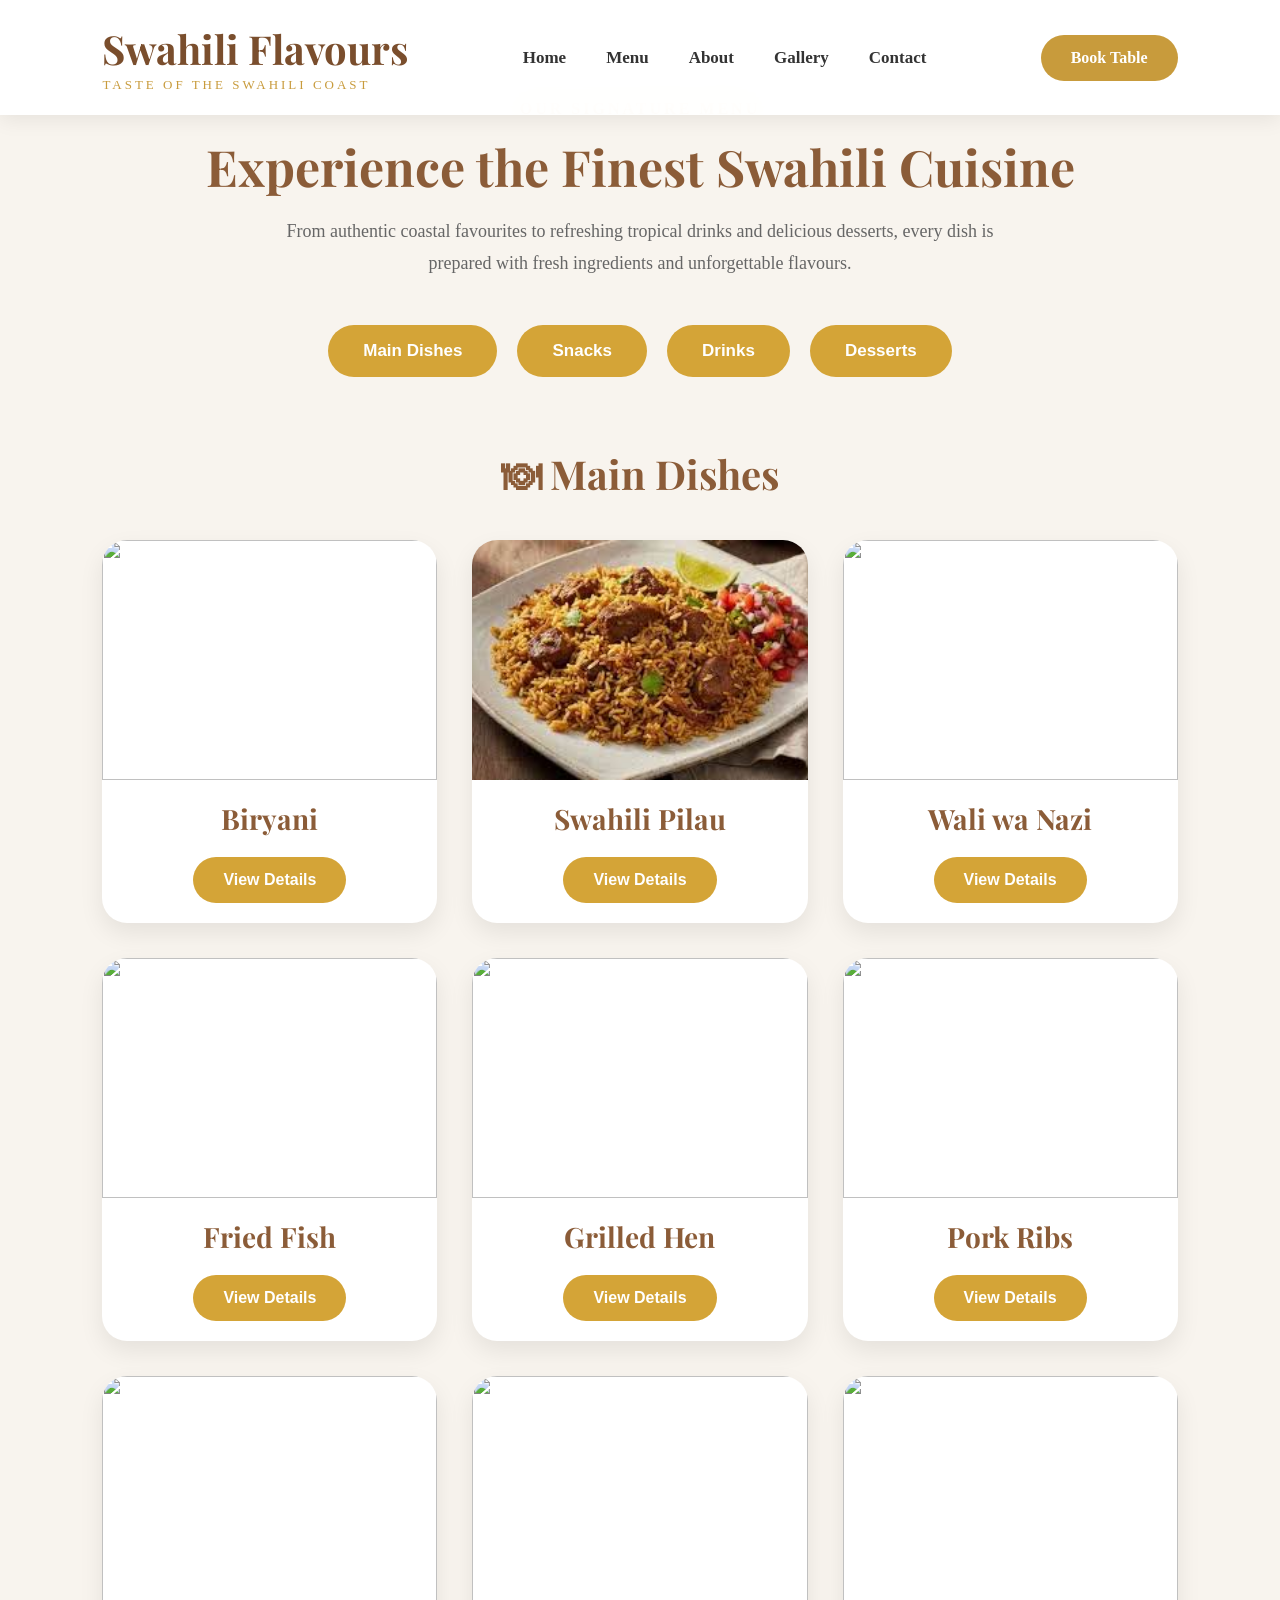
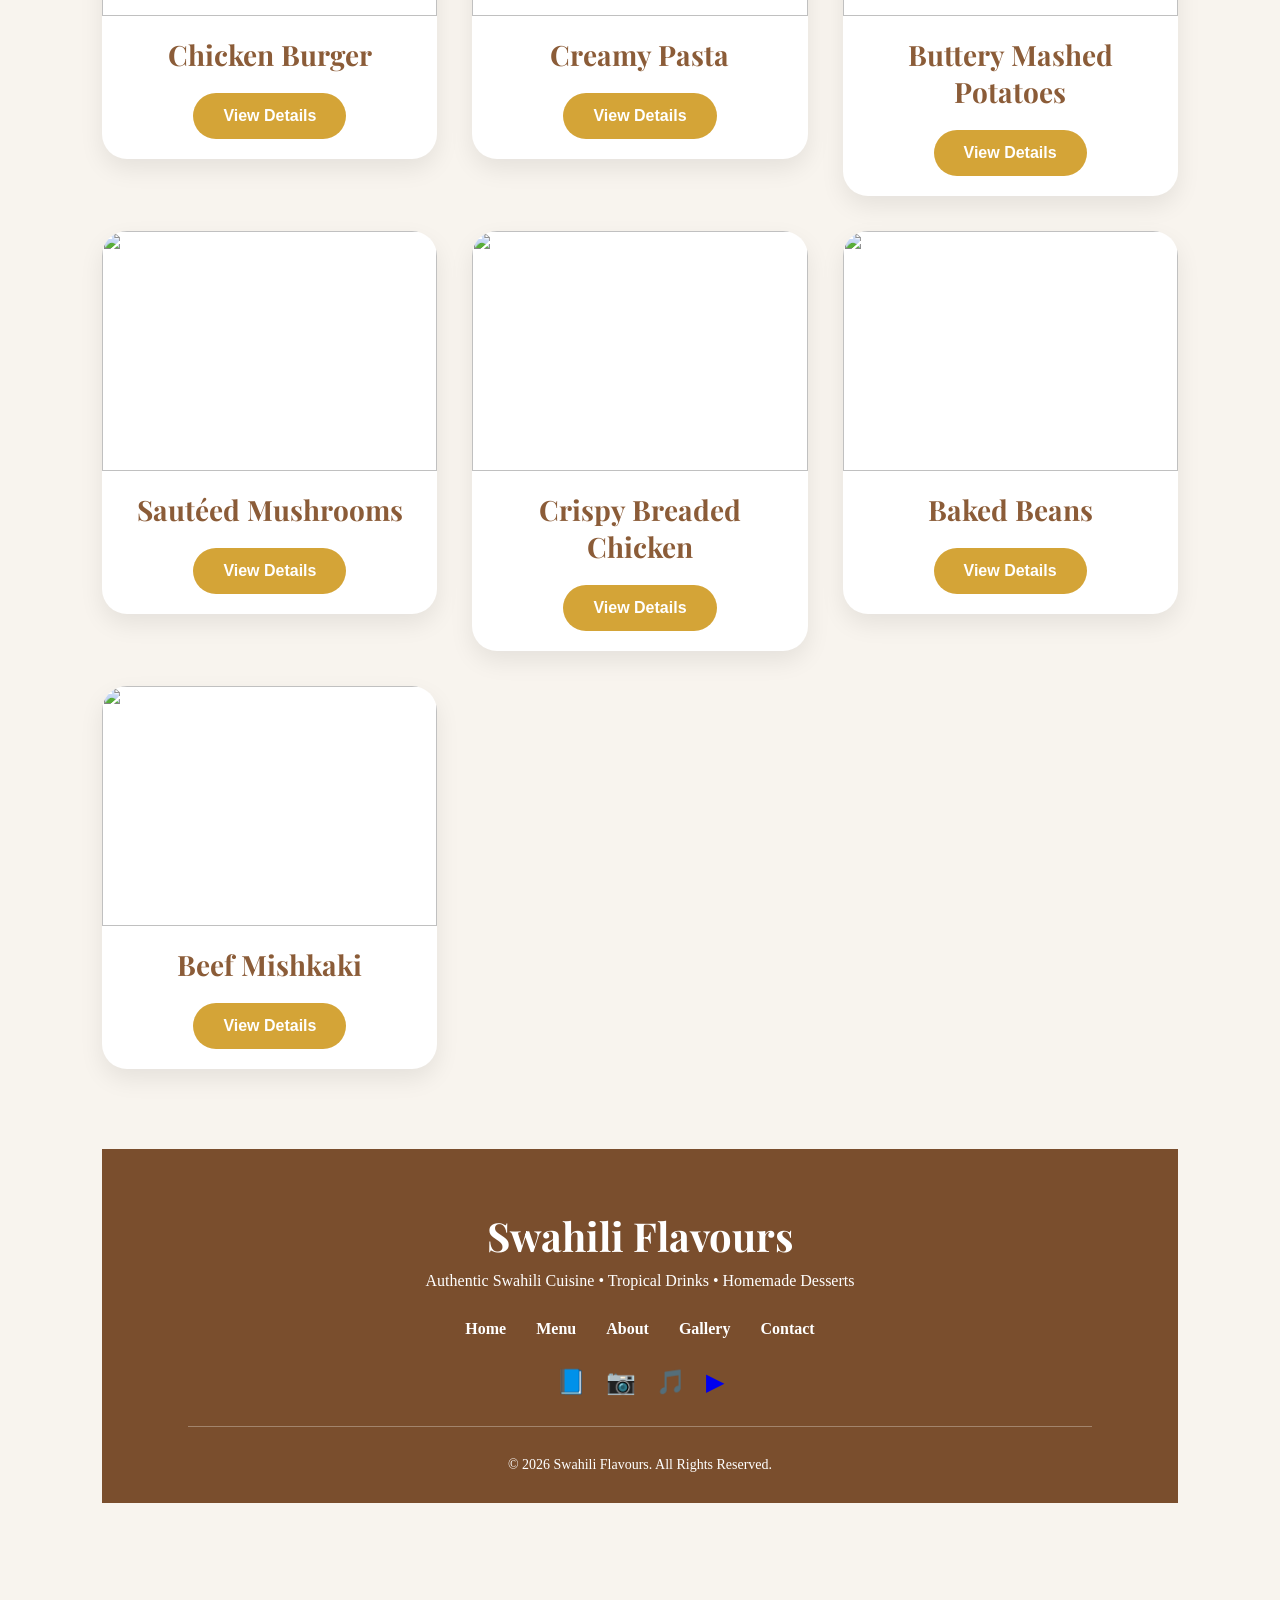
==== menu.html @ d7ad683f "added a landing page" ====
<!DOCTYPE html>
<html lang="en">

<head>
    <meta charset="UTF-8">
    <meta name="viewport" content="width=device-width, initial-scale=1.0">

    <title>Menu — Swahili Flavours</title>

    <!-- Google Fonts -->
    <link rel="preconnect" href="https://fonts.googleapis.com">
    <link rel="preconnect" href="https://fonts.gstatic.com" crossorigin>

    <link href="https://fonts.googleapis.com/css2?family=Playfair+Display:wght@600;700&family=Poppins:wght@300;400;500;600&display=swap" rel="stylesheet">

    <!-- CSS -->
    <link rel="stylesheet" href="style.css">
</head>

<body>

    <!-- ================= NAVIGATION ================= -->

<header class="navbar">

    <div class="logo">
        <h2>Swahili Flavours</h2>
        <span>Taste of the Swahili Coast</span>
    </div>

    <nav>

        <ul class="nav-links">

            <li><a href="index.html">Home</a></li>

            <li><a href="menu.html">Menu</a></li>

            <li><a href="index.html#about">About</a></li>

            <li><a href="index.html#gallery">Gallery</a></li>

            <li><a href="index.html#contact">Contact</a></li>

        </ul>

    </nav>

   <a href="index.html#reservation" class="book-btn">Book Table</a>

</header>


<section class="signature-menu" id="menu">

    <div class="menu-header">

        <span>OUR SIGNATURE MENU</span>

        <h2>Experience the Finest Swahili Cuisine</h2>

        <p>
            From authentic coastal favourites to refreshing tropical drinks
            and delicious desserts, every dish is prepared with fresh
            ingredients and unforgettable flavours.
        </p>

    </div>


    <!-- CATEGORY BUTTONS -->

    <div class="category-buttons">

        <button onclick="showCategory('main')">
            Main Dishes
        </button>

        <button onclick="showCategory('snacks')">
            Snacks
        </button>

        <button onclick="showCategory('drinks')">
            Drinks
        </button>

        <button onclick="showCategory('desserts')">
            Desserts
        </button>

    </div>


<!--================ MAIN DISHES ================-->
<div class="menu-category" id="main">
     <h3>🍽 Main Dishes</h3>

    <div class="menu-grid">
        <!-- Main dishes cards -->


<!-- Biryani -->

<div class="menu-card">

<img src="images/biryani.jpg">

<h4> Biryani</h4>

<button class="view-btn">View Details</button>

<div class="menu-details">

<p>
Fragrant basmati rice cooked with tender chicken,
coastal spices and herbs for an unforgettable Swahili taste.
</p>

<h5>Ksh 850</h5>

<a href="#" class="order-btn">Order Now</a>

</div>

</div>



<!-- Swahili Pilau -->

<div class="menu-card">

<img src="images/pilau.jpg">

<h4>Swahili Pilau</h4>

<button class="view-btn">View Details</button>

<div class="menu-details">

<p>
Perfectly spiced pilau rice served with succulent beef and fresh kachumbari.
</p>

<h5>Ksh 700</h5>

<a href="#" class="order-btn">Order Now</a>

</div>

</div>

<!-- Wali wa Nazi -->

<div class="menu-card">

<img src="images/wali wa nazi.jpg">

<h4>Wali wa Nazi</h4>

<button class="view-btn">View Details</button>

<div class="menu-details">

<p>
Creamy coconut rice served with delicious Swahili curry.
</p>

<h5>Ksh 650</h5>

<a href="#" class="order-btn">Order Now</a>

</div>

</div>

<!-- Fried Fish -->

<div class="menu-card">

<img src="images/fried fish.jpg">

<h4>Fried Fish</h4>

<button class="view-btn">View Details</button>

<div class="menu-details">

<p>
Golden fried whole tilapia served with ugali and fresh kachumbari.
</p>

<h5>Ksh 950</h5>

<a href="#" class="order-btn">Order Now</a>

</div>

</div>

<!-- Grilled Hen -->

<div class="menu-card">

<img src="images/grilled hen.jpg">

<h4>Grilled Hen</h4>

<button class="view-btn">View Details</button>

<div class="menu-details">

<p>
Charcoal grilled country chicken seasoned with authentic Swahili spices.
</p>

<h5>Ksh 1100</h5>

<a href="#" class="order-btn">Order Now</a>

</div>

</div>



<!-- Pork Ribs -->

<div class="menu-card">

<img src="images/pork ribs.jpg">

<h4>Pork Ribs</h4>

<button class="view-btn">View Details</button>

<div class="menu-details">

<p>
Slow-cooked pork ribs glazed with our homemade barbecue sauce.
</p>

<h5>Ksh 1200</h5>

<a href="#" class="order-btn">Order Now</a>

</div>

</div>



<!-- Chicken Burger -->

<div class="menu-card">

<img src="images/chicken burger.jpg">

<h4>Chicken Burger</h4>

<button class="view-btn">View Details</button>

<div class="menu-details">

<p>
Juicy crispy chicken burger served with fries and fresh salad.
</p>

<h5>Ksh 800</h5>

<a href="#" class="order-btn">Order Now</a>

</div>

</div>



<!-- Pasta -->

<div class="menu-card">

<img src="images/pasta.jpg">

<h4>Creamy Pasta</h4>

<button class="view-btn">View Details</button>

<div class="menu-details">

<p>
Rich creamy pasta tossed with herbs, vegetables and parmesan cheese.
</p>

<h5>Ksh 750</h5>

<a href="#" class="order-btn">Order Now</a>

</div>

</div>



<!--  Buttery Mashed Potatoes -->

<div class="menu-card">

<img src="images/buttery mashed potatoes.jpg">

<h4>Buttery Mashed Potatoes</h4>

<button class="view-btn">View Details</button>

<div class="menu-details">

<p>
Creamy buttery mashed potatoes served with grilled meat.
</p>

<h5>Ksh 650</h5>

<a href="#" class="order-btn">Order Now</a>

</div>

</div>



<!-- Mushrooms -->

<div class="menu-card">

<img src="images/sauteed mushrooms.jpg">

<h4>Sautéed Mushrooms</h4>

<button class="view-btn">View Details</button>

<div class="menu-details">

<p>
Fresh mushrooms sautéed in garlic butter and herbs.
</p>

<h5>Ksh 600</h5>

<a href="#" class="order-btn">Order Now</a>

</div>

</div>



<!-- Crispy Chicken -->

<div class="menu-card">

<img src="images/crispy breaded chicken.jpg">

<h4>Crispy Breaded Chicken</h4>

<button class="view-btn">View Details</button>

<div class="menu-details">

<p>
Crunchy golden chicken fillets served with fries.
</p>

<h5>Ksh 900</h5>

<a href="#" class="order-btn">Order Now</a>

</div>

</div>



<!-- Baked Beans -->

<div class="menu-card">

<img src="images/baked beans.jpg">

<h4>Baked Beans</h4>

<button class="view-btn">View Details</button>

<div class="menu-details">

<p>
Slow-cooked baked beans in rich tomato sauce served with toast.
</p>

<h5>Ksh 500</h5>

<a href="#" class="order-btn">Order Now</a>

</div>

</div>



<!-- Beef Mishkaki -->

<div class="menu-card">

<img src="images/beef mishkaki.jpg">

<h4>Beef Mishkaki</h4>

<button class="view-btn">View Details</button>

<div class="menu-details">

<p>
Tender charcoal grilled beef skewers served with kachumbari.
</p>

<h5>Ksh 950</h5>

<a href="#" class="order-btn">Order Now</a>

   </div>

</div><!-- END menu-grid -->

</div>   <!-- END Main Dishes -->

</div>   <!-- END main category wrapper -->

  <!--================ SNACKS ================-->

<div class="menu-category" id="snacks">

<h3>🥪 Snacks</h3>

<div class="menu-grid">


<!-- Bhajia -->

<div class="menu-card">

<img src="images/bhajia.jpg">

<h4>Potato Bhajia</h4>

<button class="view-btn">View Details</button>

<div class="menu-details">

<p>
Crispy potato slices coated with a special blend of Swahili spices
and fried until golden and delicious.
</p>

<h5>Ksh 250</h5>

<a href="#" class="order-btn">Order Now</a>

</div>

</div>



<!-- Chapati -->

<div class="menu-card">

<img src="images/chapati.jpg">

<h4>Soft Chapati</h4>

<button class="view-btn">View Details</button>

<div class="menu-details">

<p>
Freshly prepared soft layered chapati made with quality ingredients,
perfect with tea or any stew.
</p>

<h5>Ksh 50</h5>

<a href="#" class="order-btn">Order Now</a>

</div>

</div>



<!-- Mahamri -->

<div class="menu-card">

<img src="images/mahamri.jpg">

<h4>Swahili Mahamri</h4>

<button class="view-btn">View Details</button>

<div class="menu-details">

<p>
Traditional coconut-flavoured Swahili doughnuts
with a soft and fluffy texture.
</p>

<h5>Ksh 80</h5>

<a href="#" class="order-btn">Order Now</a>

</div>

</div>



<!-- Samosa Roll -->

<div class="menu-card">

<img src="images/samosa roll.jpg">

<h4>Samosa Roll</h4>

<button class="view-btn">View Details</button>

<div class="menu-details">

<p>
Crunchy rolled samosa filled with deliciously seasoned meat
and fresh spices.
</p>

<h5>Ksh 150</h5>

<a href="#" class="order-btn">Order Now</a>

</div>

</div>



<!-- Potato Wedges -->

<div class="menu-card">

<img src="images/potato wedges.jpg">

<h4>Potato Wedges</h4>

<button class="view-btn">View Details</button>

<div class="menu-details">

<p>
Golden crispy potato wedges served with our special homemade sauce.
</p>

<h5>Ksh 300</h5>

<a href="#" class="order-btn">Order Now</a>

</div>

</div>



<!-- Plain Fries -->

<div class="menu-card">

<img src="images/plain fries.jpg">

<h4>Plain Fries</h4>

<button class="view-btn">View Details</button>

<div class="menu-details">

<p>
Fresh crispy French fries prepared perfectly
and served hot.
</p>

<h5>Ksh 200</h5>

<a href="#" class="order-btn">Order Now</a>

</div>

</div>



<!-- Pizza -->

<div class="menu-card">

<img src="images/pizza.jpg">

<h4> Pizza</h4>

<button class="view-btn">View Details</button>

<div class="menu-details">

<p>
Delicious homemade pizza topped with cheese,
vegetables and your favourite toppings.
</p>

<h5>Ksh 800</h5>

<a href="#" class="order-btn">Order Now</a>

</div>

</div>



<!-- Masala Fries -->

<div class="menu-card">

<img src="images/masala fries.jpg">

<h4>Masala Fries</h4>

<button class="view-btn">View Details</button>

<div class="menu-details">

<p>
Crispy fries tossed with special masala spices
for a rich Swahili flavour.
</p>

<h5>Ksh 350</h5>

<a href="#" class="order-btn">Order Now</a>

</div>

</div>



<!-- Vegetable Samosa -->

<div class="menu-card">

<img src="images/vegetable samosa.jpg">

<h4>Vegetable Samosa</h4>

<button class="view-btn">View Details</button>

<div class="menu-details">

<p>
Crispy pastry filled with tasty mixed vegetables
and aromatic spices.
</p>

<h5>Ksh 100</h5>

<a href="#" class="order-btn">Order Now</a>

</div>

</div>


</div>

</div>

       <!--================ DRINKS ================-->

<div class="menu-category" id="drinks">

<h3>🥤 Drinks</h3>

<div class="menu-grid">


<!-- Mango Juice -->

<div class="menu-card">

<img src="images/mango juice.jpg">

<h4>Fresh Mango Juice</h4>

<button class="view-btn">View Details</button>

<div class="menu-details">

<p>
Refreshing fresh mango juice made from ripe tropical mangoes,
perfectly blended for a sweet natural taste.
</p>

<h5>Ksh 200</h5>

<a href="#" class="order-btn">Order Now</a>

</div>

</div>



<!-- Pineapple Ginger Juice -->

<div class="menu-card">

<img src="images/pineapple ginger juice.jpg">

<h4>Pineapple Ginger Juice</h4>

<button class="view-btn">View Details</button>

<div class="menu-details">

<p>
A refreshing combination of sweet pineapple and spicy ginger
for a healthy tropical drink.
</p>

<h5>Ksh 250</h5>

<a href="#" class="order-btn">Order Now</a>

</div>

</div>



<!-- Coconut Juice -->

<div class="menu-card">

<img src="images/coconut juice.jpg">

<h4>Fresh Coconut Juice</h4>

<button class="view-btn">View Details</button>

<div class="menu-details">

<p>
Cool and refreshing coconut juice served fresh
with a natural tropical flavour.
</p>

<h5>Ksh 300</h5>

<a href="#" class="order-btn">Order Now</a>

</div>

</div>



<!--  Iced Hibiscus Tea -->

<div class="menu-card">

<img src="images/iced hibiscus tea.jpg">

<h4>Iced Hibiscus Tea</h4>

<button class="view-btn">View Details</button>

<div class="menu-details">

<p>
A chilled hibiscus flower tea infused with refreshing flavours
and served cold.
</p>

<h5>Ksh 250</h5>

<a href="#" class="order-btn">Order Now</a>

</div>

</div>



<!-- Masala Tea -->

<div class="menu-card">

<img src="images/masala tea.jpg">

<h4>Swahili Masala Tea</h4>

<button class="view-btn">View Details</button>

<div class="menu-details">

<p>
Traditional spiced tea prepared with aromatic spices,
milk and authentic Swahili flavours.
</p>

<h5>Ksh 150</h5>

<a href="#" class="order-btn">Order Now</a>

</div>

</div>



<!-- Passion Juice -->

<div class="menu-card">

<img src="images/passion juice.jpg">

<h4>Fresh Passion Juice</h4>

<button class="view-btn">View Details</button>

<div class="menu-details">

<p>
Sweet and refreshing passion fruit juice made from fresh
passion fruits.
</p>

<h5>Ksh 200</h5>

<a href="#" class="order-btn">Order Now</a>

</div>

</div>



<!-- Cocktail -->

<div class="menu-card">

<img src="images/cocktail.jpg">

<h4>Tropical Cocktail</h4>

<button class="view-btn">View Details</button>

<div class="menu-details">

<p>
A colourful blend of tropical fruits mixed into a refreshing
signature restaurant cocktail.
</p>

<h5>Ksh 450</h5>

<a href="#" class="order-btn">Order Now</a>

</div>

</div>



<!-- Fresh Lime Juice -->

<div class="menu-card">

<img src="images/fresh lime juice.jpg">

<h4>Fresh Lime Juice</h4>

<button class="view-btn">View Details</button>

<div class="menu-details">

<p>
Refreshing lime juice with a perfect balance of sweetness
and citrus flavour.
</p>

<h5>Ksh 180</h5>

<a href="#" class="order-btn">Order Now</a>

</div>

</div>



<!-- Ginger Juice -->

<div class="menu-card">

<img src="images/ginger juice.jpg">

<h4>Fresh Ginger Juice</h4>

<button class="view-btn">View Details</button>

<div class="menu-details">

<p>
A healthy refreshing ginger drink with a strong natural flavour
and tropical twist.
</p>

<h5>Ksh 220</h5>

<a href="#" class="order-btn">Order Now</a>

</div>

</div>


</div>

</div>
<!--================ DESSERTS ================-->

<div class="menu-category" id="desserts">

<h3>🍰 Desserts</h3>

<div class="menu-grid">


<!-- Rainbow Ice Cream -->

<div class="menu-card">

<img src="images/rainbow ice cream.jpg">

<h4>Rainbow Ice Cream</h4>

<button class="view-btn">View Details</button>

<div class="menu-details">

<p>
A colourful creamy ice cream dessert with different flavours
combined to create a sweet and refreshing treat.
</p>

<h5>Ksh 350</h5>

<a href="#" class="order-btn">Order Now</a>

</div>

</div>



<!-- Cheese Biscuits -->

<div class="menu-card">

<img src="images/cheese biscuits.jpg">

<h4>Cheese Biscuits</h4>

<button class="view-btn">View Details</button>

<div class="menu-details">

<p>
Crunchy homemade cheese biscuits prepared with quality
ingredients and a rich cheesy flavour.
</p>

<h5>Ksh 200</h5>

<a href="#" class="order-btn">Order Now</a>

</div>

</div>



<!-- Cheese Cake -->

<div class="menu-card">

<img src="images/cheese cake.jpg">

<h4> Cheese Cake</h4>

<button class="view-btn">View Details</button>

<div class="menu-details">

<p>
A smooth and creamy cheesecake topped with delicious flavours
for the perfect sweet ending.
</p>

<h5>Ksh 500</h5>

<a href="#" class="order-btn">Order Now</a>

</div>

</div>



<!-- Vanilla ice cream -->

<div class="menu-card">

<img src="images/vanilla ice cream.jpg">

<h4>Vanilla Ice Cream</h4>

<button class="view-btn">View Details</button>

<div class="menu-details">

<p>
Soft and moist vanilla cake baked with a delicate flavour
and topped with creamy frosting.
</p>

<h5>Ksh 600</h5>

<a href="#" class="order-btn">Order Now</a>

</div>

</div>



<!-- Caramel Cake -->

<div class="menu-card">

<img src="images/caramel cake.jpg">

<h4>Caramel Cake</h4>

<button class="view-btn">View Details</button>

<div class="menu-details">

<p>
A rich caramel-flavoured cake layered with smooth caramel
cream for a sweet luxurious taste.
</p>

<h5>Ksh 700</h5>

<a href="#" class="order-btn">Order Now</a>

</div>

</div>



<!-- Fruit Salad -->


<div class="menu-card">


<img src="images/fruit salad.jpg">


<h4>Fruit Salad</h4>


<button class="view-btn">View Details</button>


<div class="menu-details">


<p>
A refreshing mix of fresh tropical fruits, carefully prepared
to create a colourful, healthy and delicious dessert.
</p>


<h5>Ksh 300</h5>


<a href="#" class="order-btn">Order Now</a>


</div>

</div>

</div>

</div>


<!-- ================= FOOTER ================= -->

<footer class="footer">

    <h2>Swahili Flavours</h2>

    <p>
        Authentic Swahili Cuisine • Tropical Drinks • Homemade Desserts
    </p>

    <div class="footer-links">

        <a href="index.html">Home</a>
        <a href="menu.html">Menu</a>
        <a href="index.html#about">About</a>
        <a href="index.html#gallery">Gallery</a>
        <a href="index.html#contact">Contact</a>

    </div>

    <div class="social">

        <a href="#">📘</a>
        <a href="#">📷</a>
        <a href="#">🎵</a>
        <a href="#">▶</a>

    </div>

    <hr>

    <p class="copyright">
        © 2026 Swahili Flavours. All Rights Reserved.
    </p>

</footer>
<script src="script.js"></script>
</body>
</html>
---- style.css ----
/* Reset */

*{
    margin:0;
    padding:0;
    box-sizing:border-box;
}

body{
    background: #F8F5F0;
    color: #333;
}
 
 /* ================= NAVIGATION ================= */

.navbar{

    position:fixed;

    top:0;

    left:0;

    width:100%;

    padding:22px 8%;

    display:flex;

    justify-content:space-between;

    align-items:center;

    background:rgba(255,255,255,.96);

    backdrop-filter:blur(15px);

    box-shadow:0 4px 20px rgba(0,0,0,.08);

    z-index:1000;

}

.logo h2{

    color:#7A4E2D;

    font-size:40px;

    font-family:'Playfair Display',serif;

}

.logo span{

    color:#C89B3C;

    font-size:13px;

    letter-spacing:3px;

    text-transform:uppercase;

}

.nav-links{

    display:flex;

    list-style:none;

    gap:40px;

}

.nav-links a{

    color:#333;

    text-decoration:none;

    font-size:17px;

    font-weight:600;

    transition:.3s;

}

.nav-links a:hover{

    color:#C89B3C;

}

.book-btn{

    text-decoration:none;

    color:white;

    background:#C89B3C;

    padding:14px 30px;

    border-radius:40px;

    transition:.3s;

    font-weight:600;

}

.book-btn:hover{

    background:#7A4E2D;

}
/*==========================
        HERO SECTION
===========================*/

.hero{
    min-height:100vh;
    background:#F8F5F0;
    display:flex;
    align-items:center;
    padding:150px 8% 80px;
}

.hero-content{
    display:flex;
    justify-content:space-between;
    align-items:center;
    gap:80px;
    width:100%;
}

.hero-text{
    flex:1;
}

.hero-text span{
    color:#C89B3C;
    letter-spacing:4px;
    font-weight:600;
    font-size:15px;
}

.hero-text h1{
    font-size:70px;
    color:#6B3E26;
    line-height:1.1;
    margin:20px 0;
}

.hero-text p{
    font-size:20px;
    color:#555;
    line-height:1.8;
    max-width:550px;
    margin-bottom:40px;
}

.hero-image{
    flex:1;
    display:flex;
    justify-content:center;
}

.hero-image img{
    width:100%;
    max-width:550px;
    border-radius:25px;
    box-shadow:0 25px 50px rgba(0,0,0,.2);
    object-fit:cover;
}

.hero-btn{
    display:inline-block;
    background:#C89B3C;
    color:#fff;
    padding:18px 45px;
    border-radius:50px;
    text-decoration:none;
    font-weight:bold;
    transition:.3s;
}

.hero-btn:hover{
    background:#6B3E26;
}


/* ==============================
   SIGNATURE MENU
   ============================== */

.signature-menu {
    padding: 100px 8%;
    background: #f8f4ee;
    text-align: center;
}

/* Menu heading */
.menu-header {
    text-align: center;
    margin-bottom: 45px;
}

.menu-header span {
    display: block;
    color: #d4a437;
    font-size: 16px;
    font-weight: 600;
    letter-spacing: 3px;
    text-transform: uppercase;
}

.menu-header h2 {
    font-size: 50px;
    color: #8b5c38;
    margin: 15px 0;
    font-family: "Playfair Display", serif;
}

.menu-header p {
    max-width: 750px;
    margin: auto;
    color: #666;
    line-height: 1.8;
    font-size: 18px;
}


/* ==============================
   CATEGORY BUTTONS
   ============================== */

.category-buttons {
    display: flex;
    justify-content: center;
    align-items: center;
    gap: 20px;
    margin: 45px 0 70px;
    flex-wrap: wrap;
}

.category-buttons button {
    border: none;
    outline: none;
    background: #d4a437;
    color: white;
    padding: 16px 35px;
    border-radius: 30px;
    font-size: 17px;
    font-weight: 600;
    cursor: pointer;
    transition: all 0.3s ease;
}

.category-buttons button:hover {
    background: #8b5c38;
    transform: translateY(-3px);
}


/* ==============================
   CATEGORY SECTION
   ============================== */

.menu-category {
    max-width: 1250px;
    margin: 0 auto 80px;
}

.menu-category h3 {
    text-align: center;
    font-family: "Playfair Display", serif;
    font-size: 40px;
    color: #8b5c38;
    margin-bottom: 40px;
}


/* ==============================
   MENU GRID
   ============================== */

.menu-grid {
    display: grid;
    grid-template-columns: repeat(3, 1fr);
    gap: 35px;
    align-items: start;
}


/* ==============================
   MENU CARD
   ============================== */

.menu-card {
    background: #ffffff;
    border-radius: 25px;
    overflow: hidden;
    box-shadow: 0 10px 30px rgba(0, 0, 0, 0.08);
    transition: all 0.35s ease;
    text-align: center;
}

.menu-card:hover {
    transform: translateY(-8px);
    box-shadow: 0 18px 40px rgba(0, 0, 0, 0.13);
}


/* Food image */

.menu-card img {
    width: 100%;
    height: 260px;
    object-fit: cover;
    display: block;
}


/* Card title */

.menu-card h4 {
    color: #8b5c38;
    font-family: "Playfair Display", serif;
    font-size: 27px;
    margin: 25px 15px 15px;
}


/* View Details button */

.view-btn {
    border: none;
    background: #d4a437;
    color: white;
    padding: 13px 30px;
    border-radius: 30px;
    font-size: 16px;
    font-weight: 600;
    cursor: pointer;
    margin-bottom: 25px;
    transition: 0.3s ease;
}

.view-btn:hover {
    background: #8b5c38;
    transform: translateY(-2px);
}


/* ==============================
   EXPANDING DETAILS
   ============================== */

.menu-details {
    display: none;
    padding: 0 25px 25px;
    animation: expandMenu 0.3s ease;
}

.menu-details p {
    color: #666;
    font-size: 16px;
    line-height: 1.7;
    margin-bottom: 15px;
}

.menu-details h5 {
    color: #8b5c38;
    font-size: 20px;
    margin: 15px 0;
}


/* Order Now */

.order-btn {
    display: inline-block;
    background: #d4a437;
    color: white;
    text-decoration: none;
    padding: 12px 28px;
    border-radius: 25px;
    font-weight: 600;
    transition: 0.3s ease;
}

.order-btn:hover {
    background: #8b5c38;
    transform: translateY(-2px);
}


/* Animation */

@keyframes expandMenu {
    from {
        opacity: 0;
        transform: translateY(-10px);
    }

    to {
        opacity: 1;
        transform: translateY(0);
    }
}


/* ==============================
   HIDDEN CATEGORIES
   ============================== */

#snacks,
#drinks,
#desserts {
    display: none;
}


/* ==============================
   MOBILE RESPONSIVE
   ============================== */

@media (max-width: 900px) {

    .menu-grid {
        grid-template-columns: repeat(2, 1fr);
    }

}

@media (max-width: 600px) {

    .signature-menu {
        padding: 70px 5%;
    }

    .menu-header h2 {
        font-size: 38px;
    }

    .menu-header p {
        font-size: 16px;
    }

    .category-buttons {
        gap: 10px;
    }

    .category-buttons button {
        padding: 13px 22px;
        font-size: 15px;
    }

    .menu-category h3 {
        font-size: 32px;
    }

    .menu-grid {
        grid-template-columns: 1fr;
    }

    .menu-card img {
        height: 240px;
    }
}
/* ================= ABOUT SECTION ================= */

.about-section {
    display: grid;
    grid-template-columns: 1fr 1fr;
    gap: 70px;
    align-items: center;
    padding: 100px 8%;
    background: #F8F5F0;
}

.about-image img {
    width: 100%;
    height: 500px;
    object-fit: cover;
    border-radius: 30px;
    display: block;
}

.about-text span,
.section-title span {
    color: #C89B3C;
    font-size: 15px;
    font-weight: 600;
    letter-spacing: 4px;
}

.about-text h2 {
    color: #7A4E2D;
    font-family: "Playfair Display", serif;
    font-size: 55px;
    line-height: 1.15;
    margin: 20px 0 30px;
}

.about-text p {
    color: #666;
    font-size: 18px;
    line-height: 1.8;
    margin-bottom: 20px;
}


/* ================= SECTION TITLES ================= */

.section-title {
    text-align: center;
    margin-bottom: 50px;
}

.section-title h2 {
    color: #7A4E2D;
    font-family: "Playfair Display", serif;
    font-size: 45px;
    margin: 15px 0 0;
}


/* ================= GALLERY ================= */

.gallery-section {
    padding: 100px 8%;
    background: #F8F5F0;
}

.gallery-grid {
    display: grid;
    grid-template-columns: repeat(3, 1fr);
    gap: 25px;
}

.gallery-grid img {
    width: 100%;
    height: 280px;
    object-fit: cover;
    border-radius: 25px;
    display: block;
    transition: 0.3s;
}

.gallery-grid img:hover {
    transform: scale(1.03);
}


/* ================= REVIEWS ================= */

.reviews-section {
    padding: 100px 8%;
    background: #fff;
}

.review-container {
    display: grid;
    grid-template-columns: repeat(3, 1fr);
    gap: 30px;
}

.review-card {
    background: #F8F5F0;
    padding: 35px;
    border-radius: 25px;
    text-align: center;
    box-shadow: 0 10px 30px rgba(0,0,0,0.08);
}

.review-card h3 {
    color: #C89B3C;
    font-size: 25px;
    margin-bottom: 20px;
}

.review-card p {
    color: #666;
    font-size: 17px;
    line-height: 1.7;
}

.review-card h4 {
    color: #7A4E2D;
    margin-top: 20px;
}


/* ================= RESERVATION ================= */

.reservation-section {
    padding: 100px 8%;
    background: #F8F5F0;
}

.booking-form {
    max-width: 900px;
    margin: auto;
    display: grid;
    grid-template-columns: 1fr 1fr;
    gap: 20px;
}

.booking-form input,
.booking-form textarea {
    width: 100%;
    padding: 16px 18px;
    border: 1px solid #ddd;
    border-radius: 10px;
    font-size: 16px;
    font-family: inherit;
    background: white;
    outline: none;
}

.booking-form textarea {
    grid-column: 1 / -1;
    min-height: 150px;
    resize: vertical;
}

.booking-form button {
    grid-column: 1 / -1;
    justify-self: center;
    border: none;
    background: #C89B3C;
    color: white;
    padding: 15px 40px;
    border-radius: 30px;
    font-size: 17px;
    font-weight: 600;
    cursor: pointer;
    transition: 0.3s;
}

.booking-form button:hover {
    background: #7A4E2D;
}


/* ================= CONTACT ================= */

.contact-section {
    padding: 100px 8%;
    background: #fff;
}

.contact-container {
    display: grid;
    grid-template-columns: 1fr 1fr;
    gap: 60px;
    max-width: 1100px;
    margin: auto;
}

.contact-info {
    background: #F8F5F0;
    padding: 40px;
    border-radius: 25px;
}

.contact-info h3,
.contact-form h3 {
    color: #7A4E2D;
    font-family: "Playfair Display", serif;
    font-size: 30px;
    margin-bottom: 20px;
}

.contact-info p {
    color: #666;
    font-size: 17px;
    line-height: 2;
}

.contact-form p {
    color: #666;
    line-height: 1.7;
    margin-bottom: 25px;
}

.contact-form form {
    display: flex;
    flex-direction: column;
    gap: 15px;
}

.input-row {
    display: grid;
    grid-template-columns: 1fr 1fr;
    gap: 15px;
}

.contact-form input,
.contact-form textarea {
    width: 100%;
    padding: 15px;
    border: 1px solid #ddd;
    border-radius: 10px;
    font-size: 16px;
    font-family: inherit;
}

.contact-form textarea {
    height: 130px;
    resize: vertical;
}

.contact-form button {
    width: fit-content;
    background: #C89B3C;
    color: white;
    border: none;
    padding: 14px 30px;
    border-radius: 30px;
    font-size: 16px;
    font-weight: 600;
    cursor: pointer;
}

.contact-form button:hover {
    background: #7A4E2D;
}


/* ================= FOOTER ================= */

.footer {
    background: #7A4E2D;
    color: white;
    text-align: center;
    padding: 60px 8% 30px;
}

.footer h2 {
    font-family: "Playfair Display", serif;
    font-size: 40px;
    margin-bottom: 10px;
}

.footer p {
    font-size: 16px;
    margin-bottom: 25px;
}

.footer-links {
    display: flex;
    justify-content: center;
    gap: 30px;
    margin: 30px 0;
}

.footer-links a {
    color: white;
    text-decoration: none;
    font-weight: 600;
}

.footer-links a:hover {
    color: #C89B3C;
}

.social {
    display: flex;
    justify-content: center;
    gap: 20px;
    margin-bottom: 30px;
}

.social a {
    text-decoration: none;
    font-size: 24px;
}

.footer hr {
    border: none;
    border-top: 1px solid rgba(255,255,255,0.3);
    margin: 30px 0;
}

.footer .copyright {
    margin: 0;
    font-size: 14px;
}


/* ================= MOBILE ================= */

@media (max-width: 768px) {

    .about-section,
    .contact-container {
        grid-template-columns: 1fr;
    }

    .about-text h2 {
        font-size: 40px;
    }

    .gallery-grid {
        grid-template-columns: 1fr;
    }

    .review-container {
        grid-template-columns: 1fr;
    }

    .booking-form {
        grid-template-columns: 1fr;
    }

    .booking-form textarea,
    .booking-form button {
        grid-column: auto;
    }

    .input-row {
        grid-template-columns: 1fr;
    }

}

/* ================================
   FIX MENU CARDS
   ================================ */

.menu-grid {
    display: grid;
    grid-template-columns: repeat(3, 1fr);
    gap: 35px;
    width: 100%;
    max-width: 1200px;
    margin: 0 auto;
}

/* Make every card the same size */
.menu-card {
    width: 100% !important;
    max-width: 100% !important;
    grid-column: auto !important;
    grid-row: auto !important;
    margin: 0 !important;
    box-sizing: border-box;
}

/* Remove any special size from the first card */
.menu-card:first-child {
    grid-column: auto !important;
    width: 100% !important;
    max-width: 100% !important;
}

/* Make all food images the same size */
.menu-card img {
    width: 100%;
    height: 240px;
    object-fit: cover;
    display: block;
}

/* Card appearance */
.menu-card {
    background: #ffffff;
    border-radius: 25px;
    overflow: hidden;
    text-align: center;
    box-shadow: 0 10px 25px rgba(0, 0, 0, 0.08);
}

/* Food name */
.menu-card h4 {
    font-family: "Playfair Display", serif;
    font-size: 28px;
    color: #8B5C38;
    margin: 20px 15px;
}

/* View Details button */
.view-btn {
    background: #D4A437;
    color: white;
    border: none;
    padding: 14px 30px;
    border-radius: 30px;
    font-size: 16px;
    font-weight: 600;
    cursor: pointer;
    margin-bottom: 20px;
}

/* Details section */
.menu-details {
    padding: 0 20px 25px;
}

/* Order button */
.order-btn {
    display: inline-block;
    background: #8B5C38;
    color: white;
    text-decoration: none;
    padding: 12px 25px;
    border-radius: 25px;
    font-weight: 600;
}

/* ================================
   TABLET
   ================================ */

@media (max-width: 900px) {

    .menu-grid {
        grid-template-columns: repeat(2, 1fr);
    }

}

/* ================================
   PHONE
   ================================ */

@media (max-width: 600px) {

    .menu-grid {
        grid-template-columns: 1fr;
    }

    .menu-card img {
        height: 220px;
    }

}
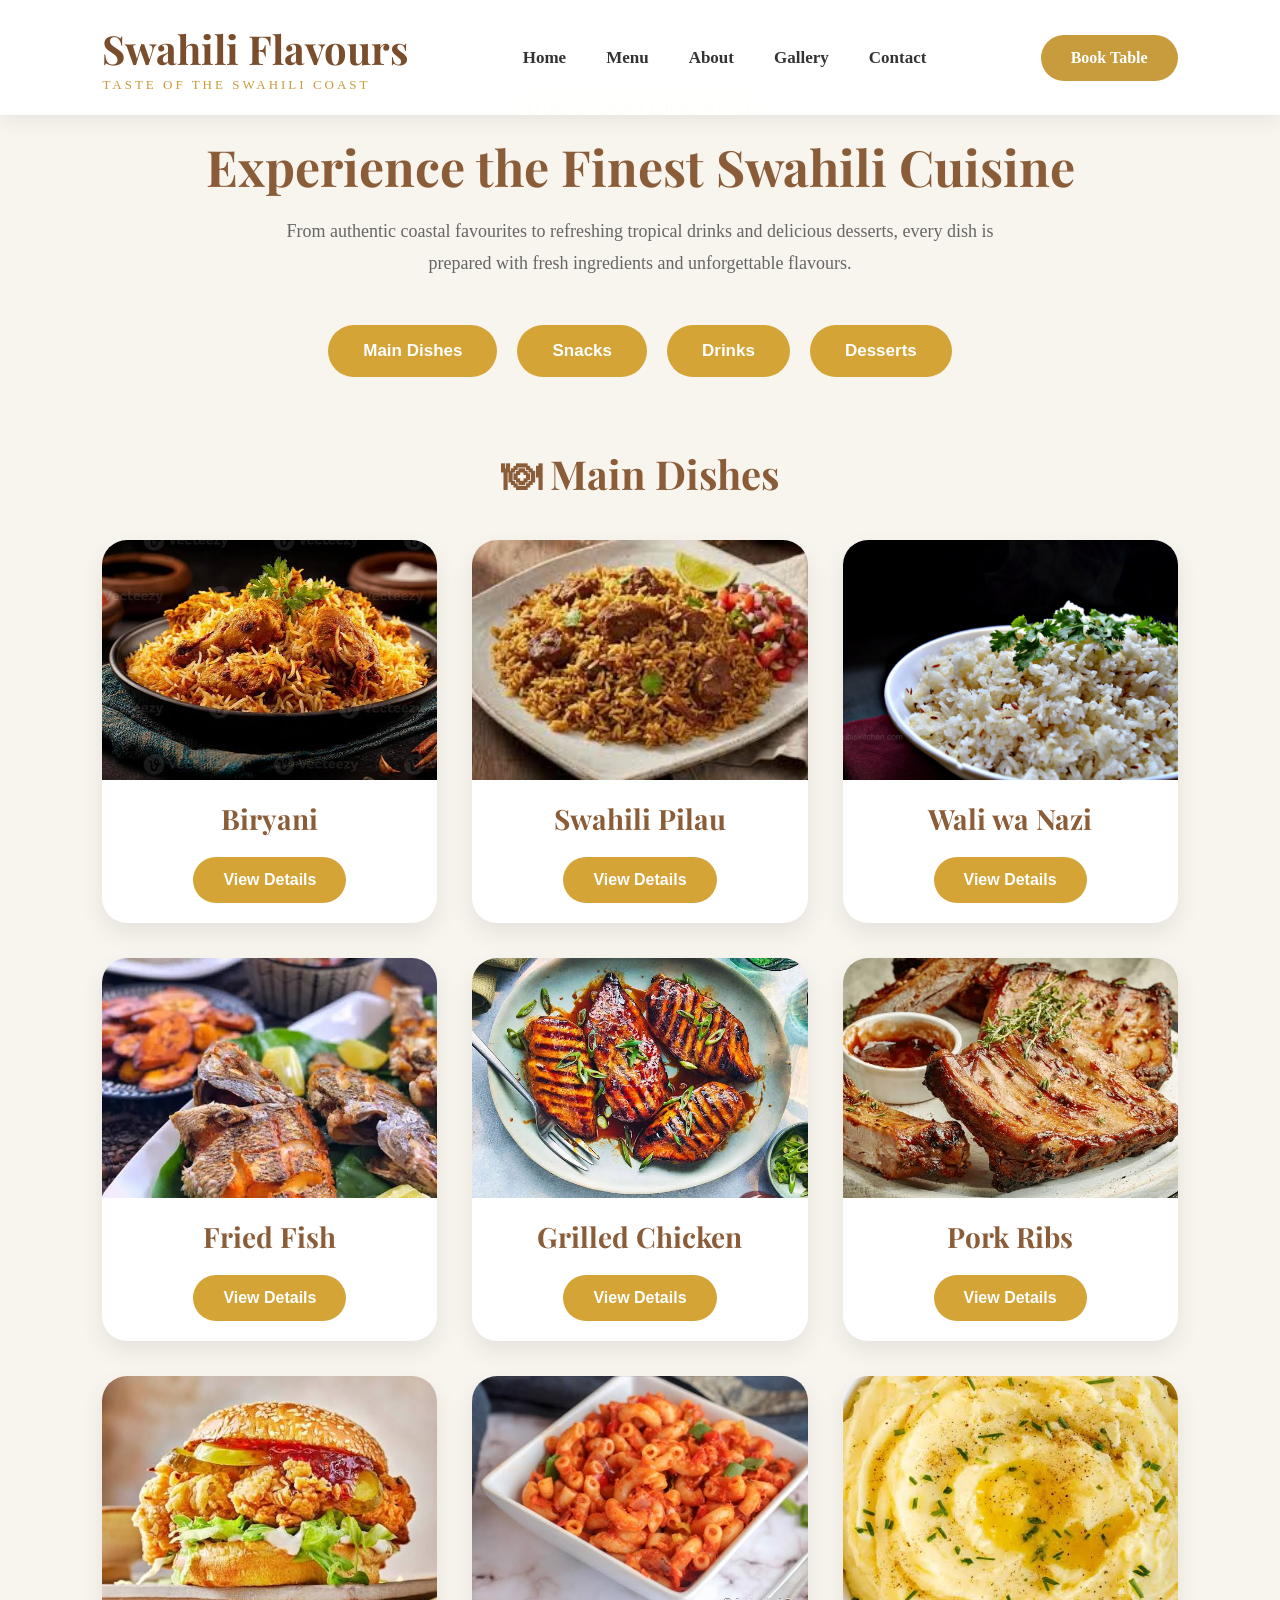
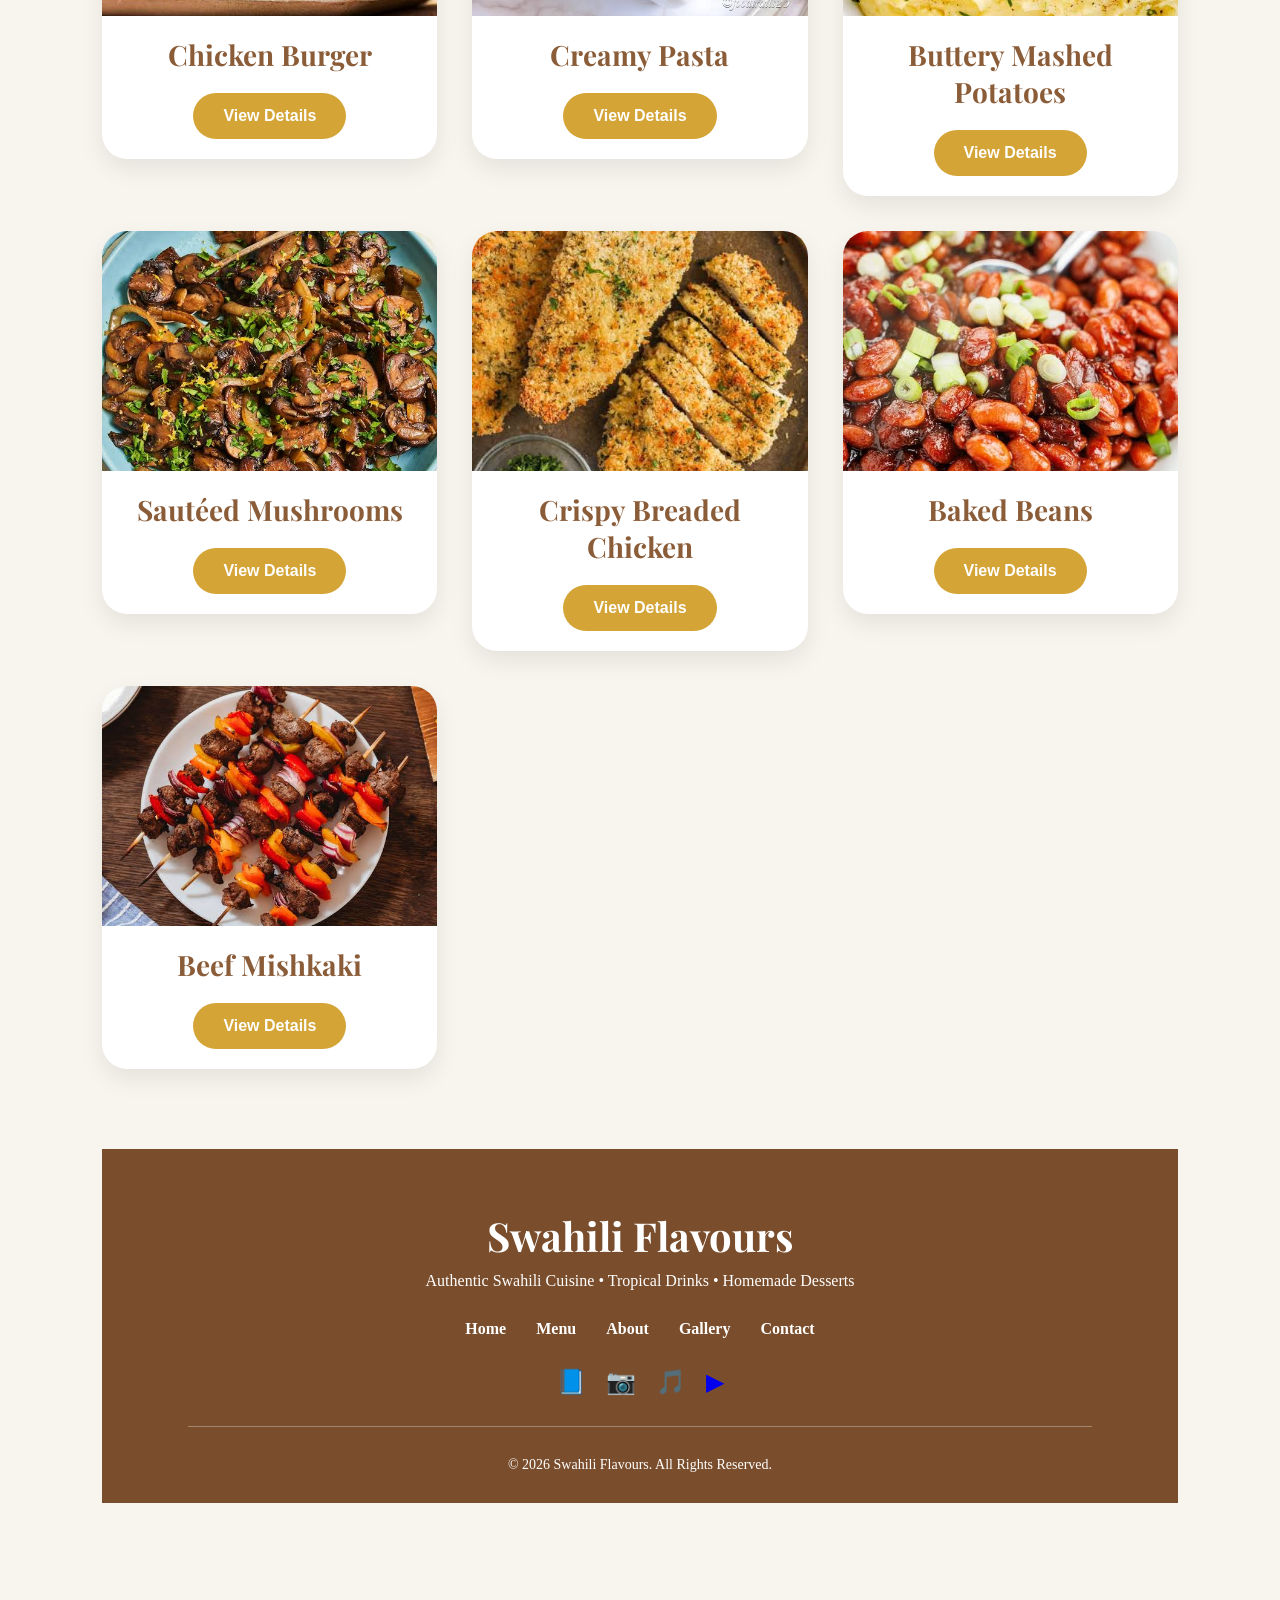
==== commit fe84d6c5: "added an image" ====
--- a/menu.html
+++ b/menu.html
@@ -198,13 +198,13 @@
 
 </div>
 
-<!-- Grilled Hen -->
-
-<div class="menu-card">
-
-<img src="images/grilled hen.jpg">
-
-<h4>Grilled Hen</h4>
+<!-- Grilled Chicken -->
+
+<div class="menu-card">
+
+<img src="images/grilled chicken.jpg">
+
+<h4>Grilled Chicken</h4>
 
 <button class="view-btn">View Details</button>
 
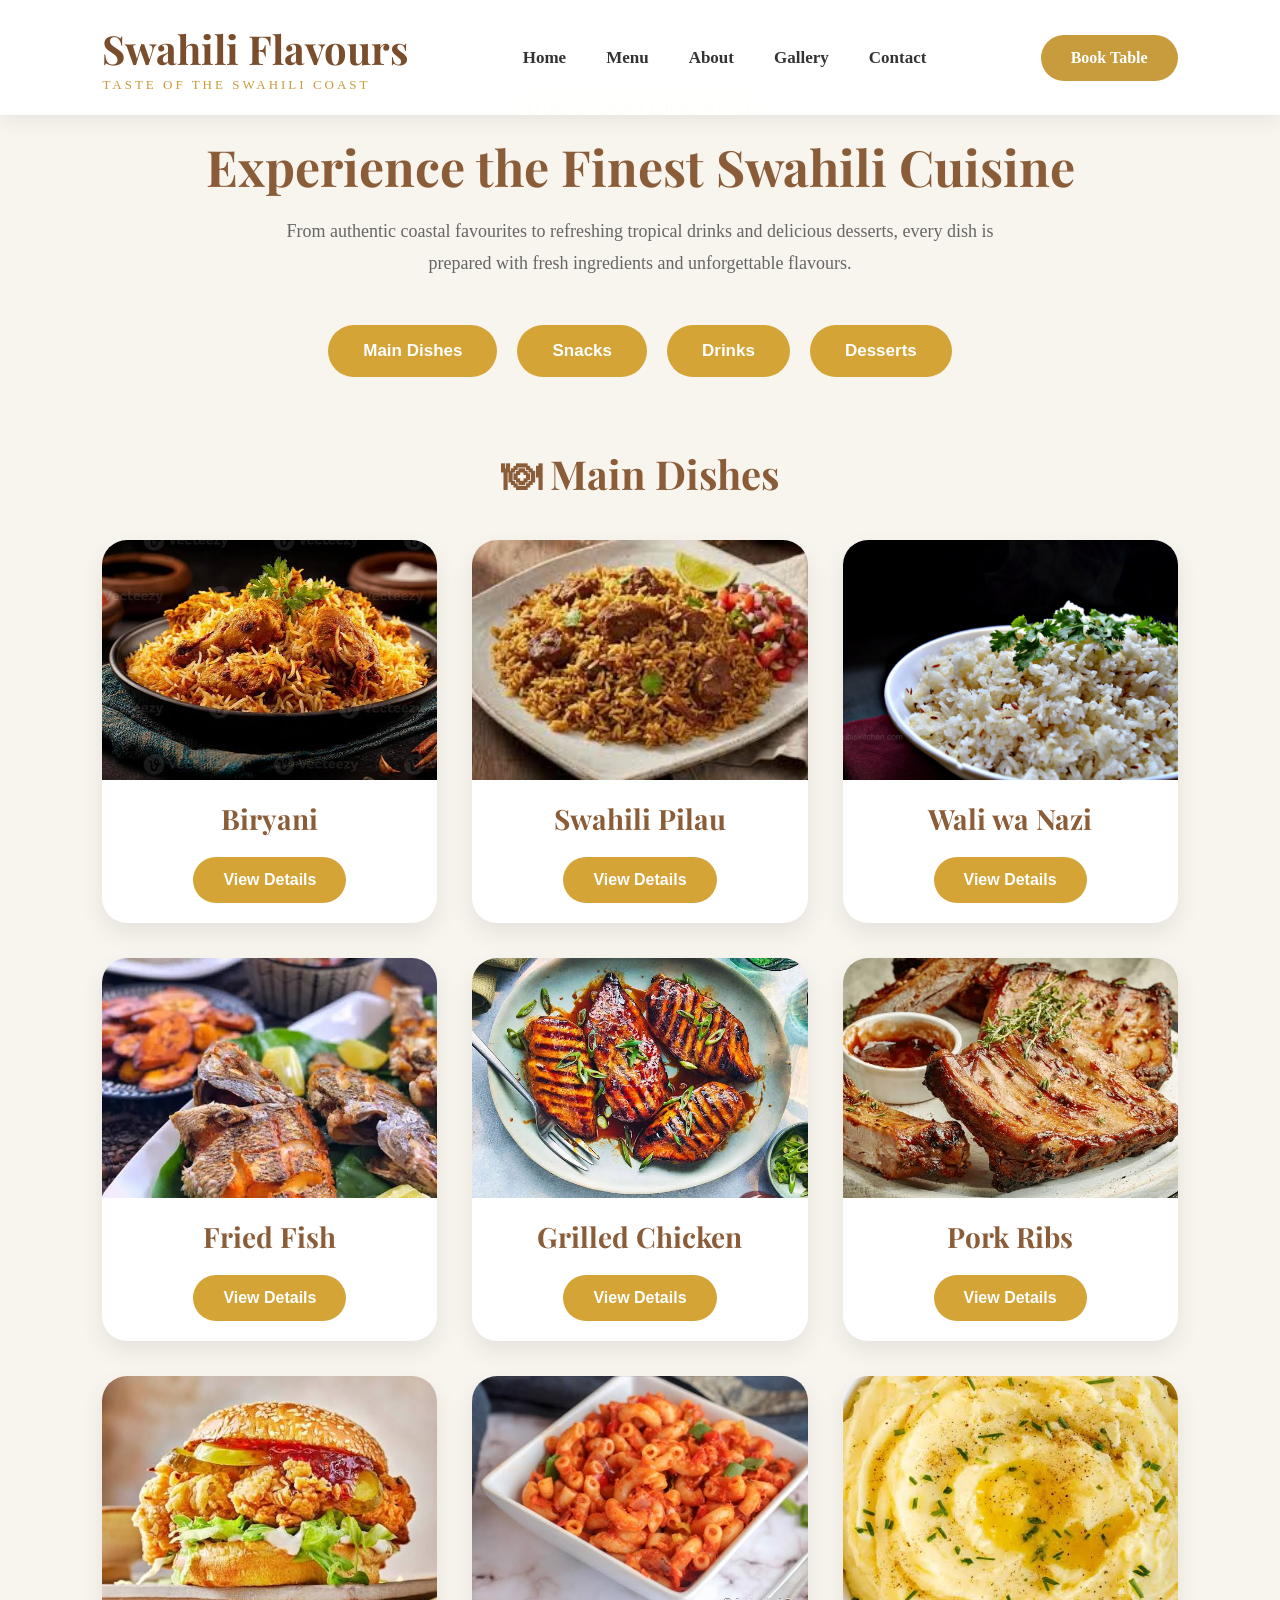
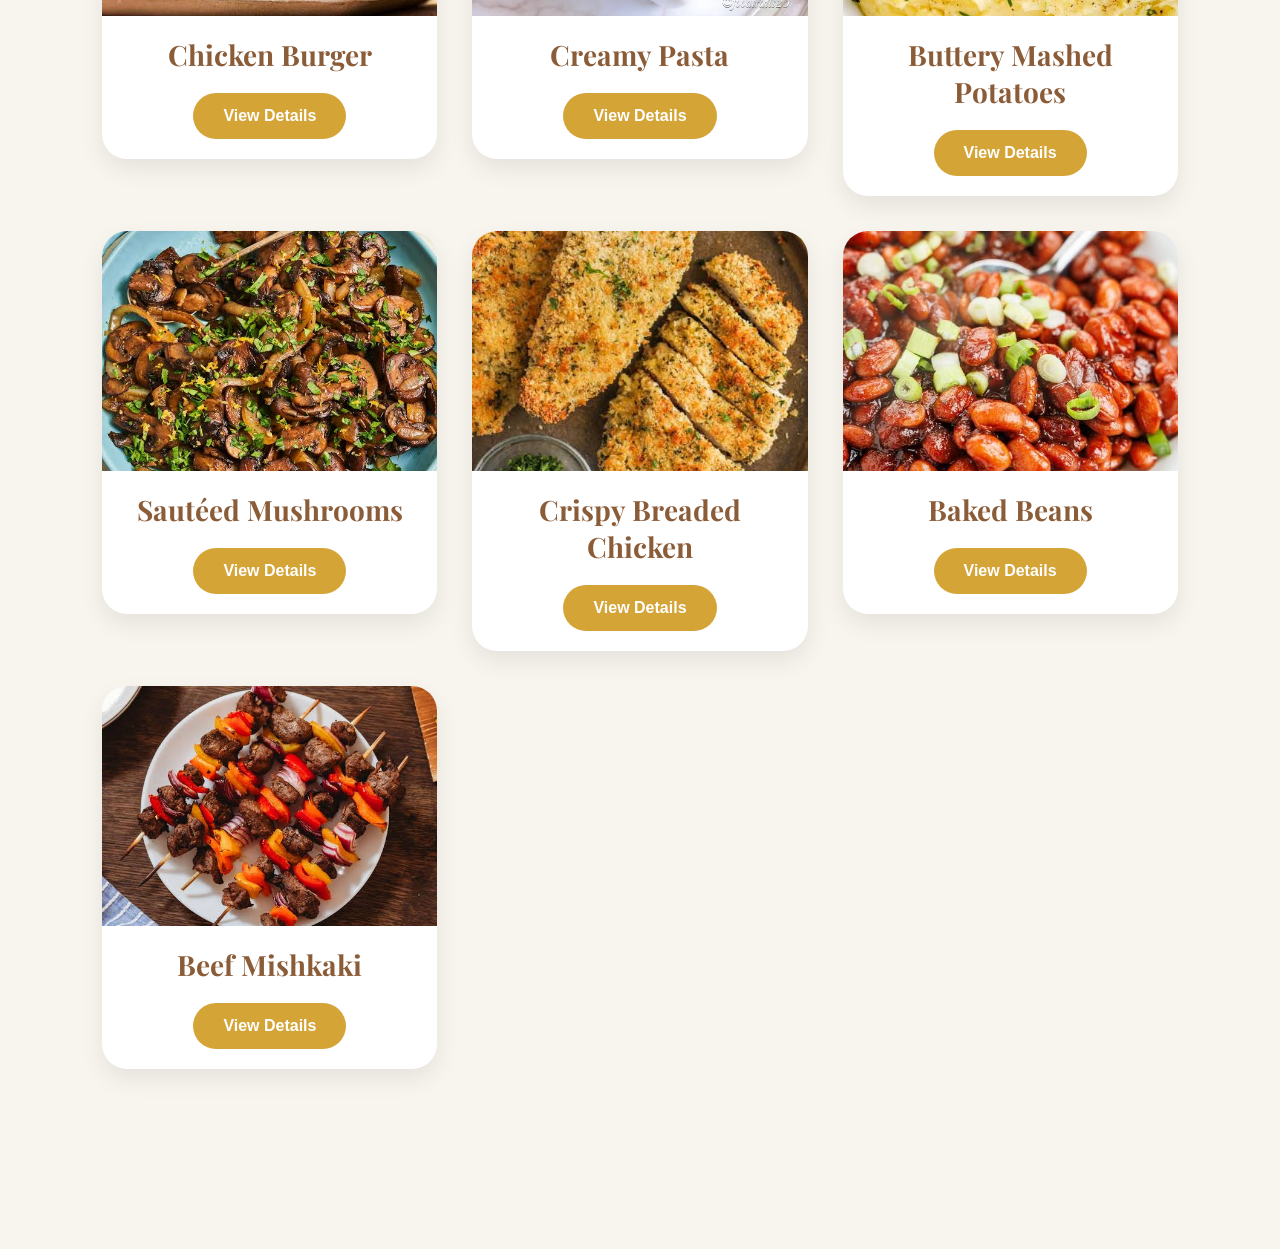
==== commit 5f3d7c1f: "added an image" ====
--- a/menu.html
+++ b/menu.html
@@ -1086,45 +1086,6 @@
 
 
 
-<!-- Fruit Salad -->
-
-
-<div class="menu-card">
-
-
-<img src="images/fruit salad.jpg">
-
-
-<h4>Fruit Salad</h4>
-
-
-<button class="view-btn">View Details</button>
-
-
-<div class="menu-details">
-
-
-<p>
-A refreshing mix of fresh tropical fruits, carefully prepared
-to create a colourful, healthy and delicious dessert.
-</p>
-
-
-<h5>Ksh 300</h5>
-
-
-<a href="#" class="order-btn">Order Now</a>
-
-
-</div>
-
-</div>
-
-</div>
-
-</div>
-
-
 <!-- ================= FOOTER ================= -->
 
 <footer class="footer">
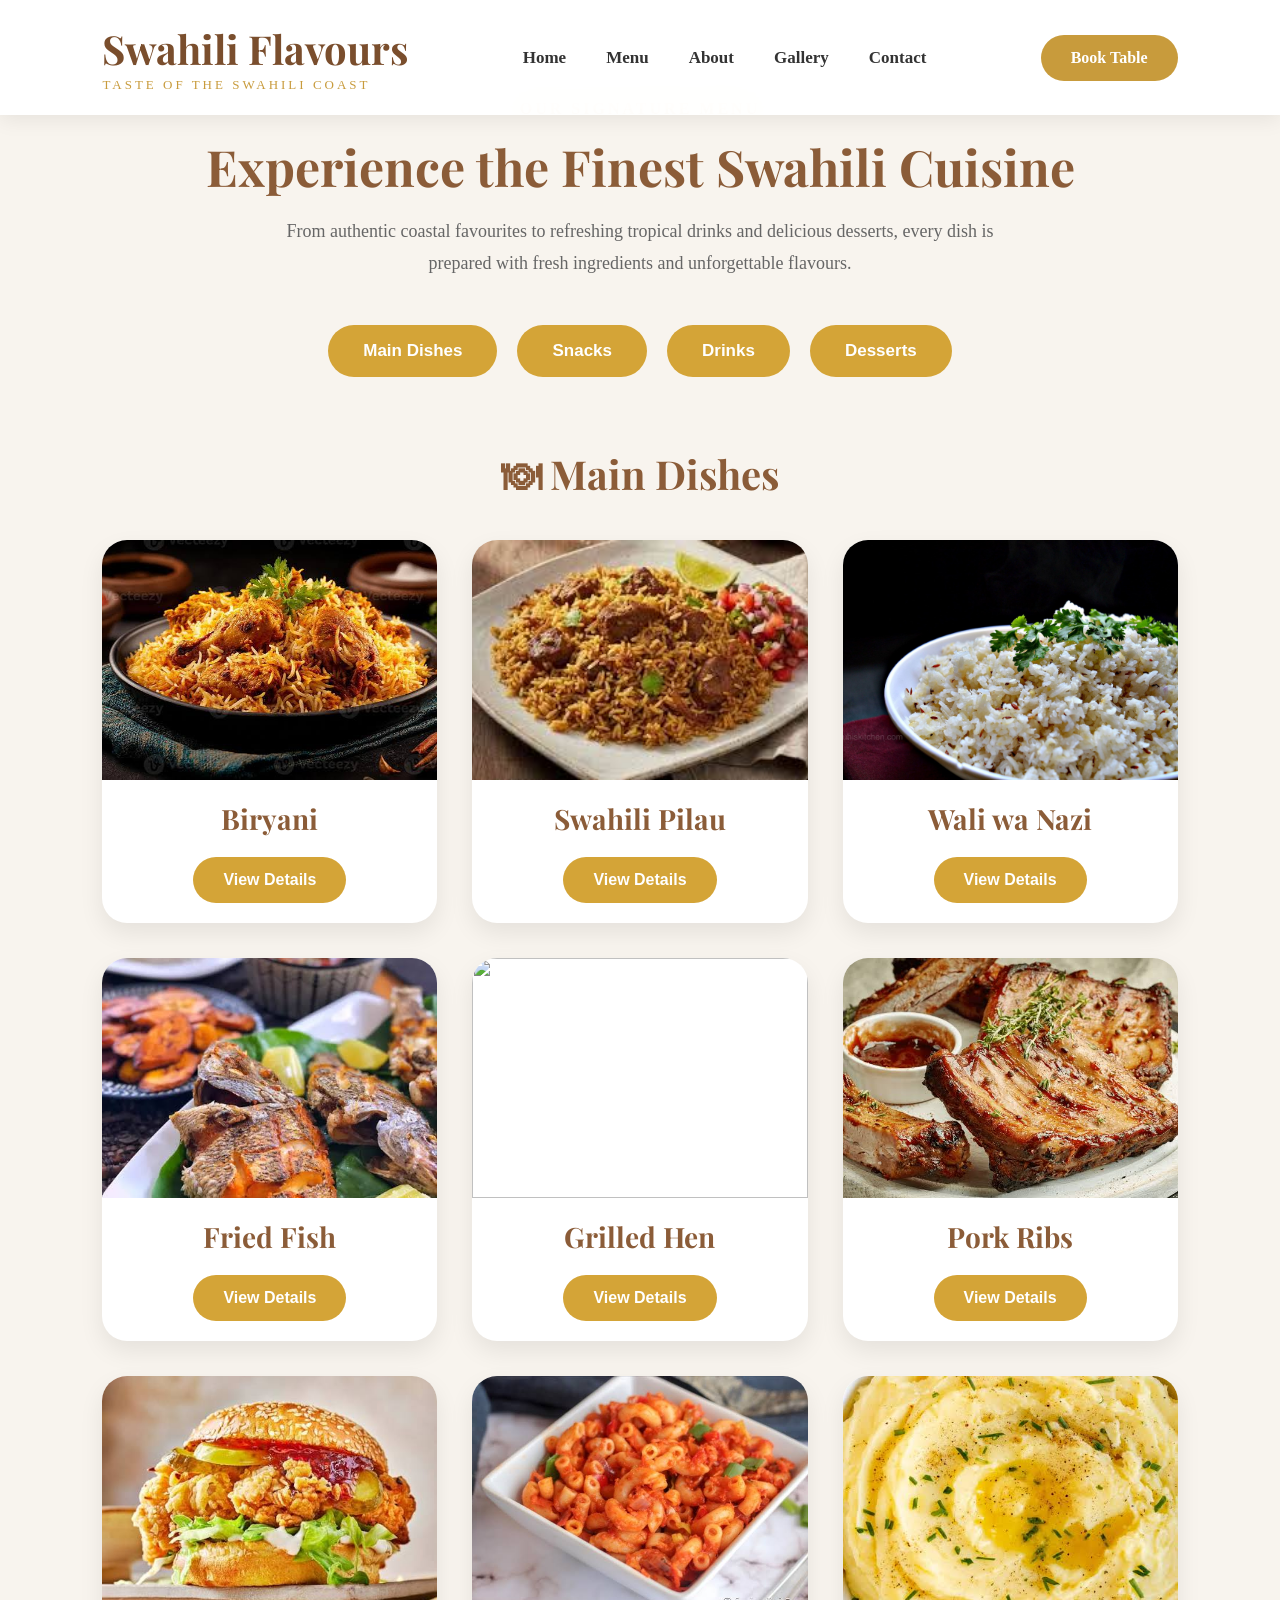
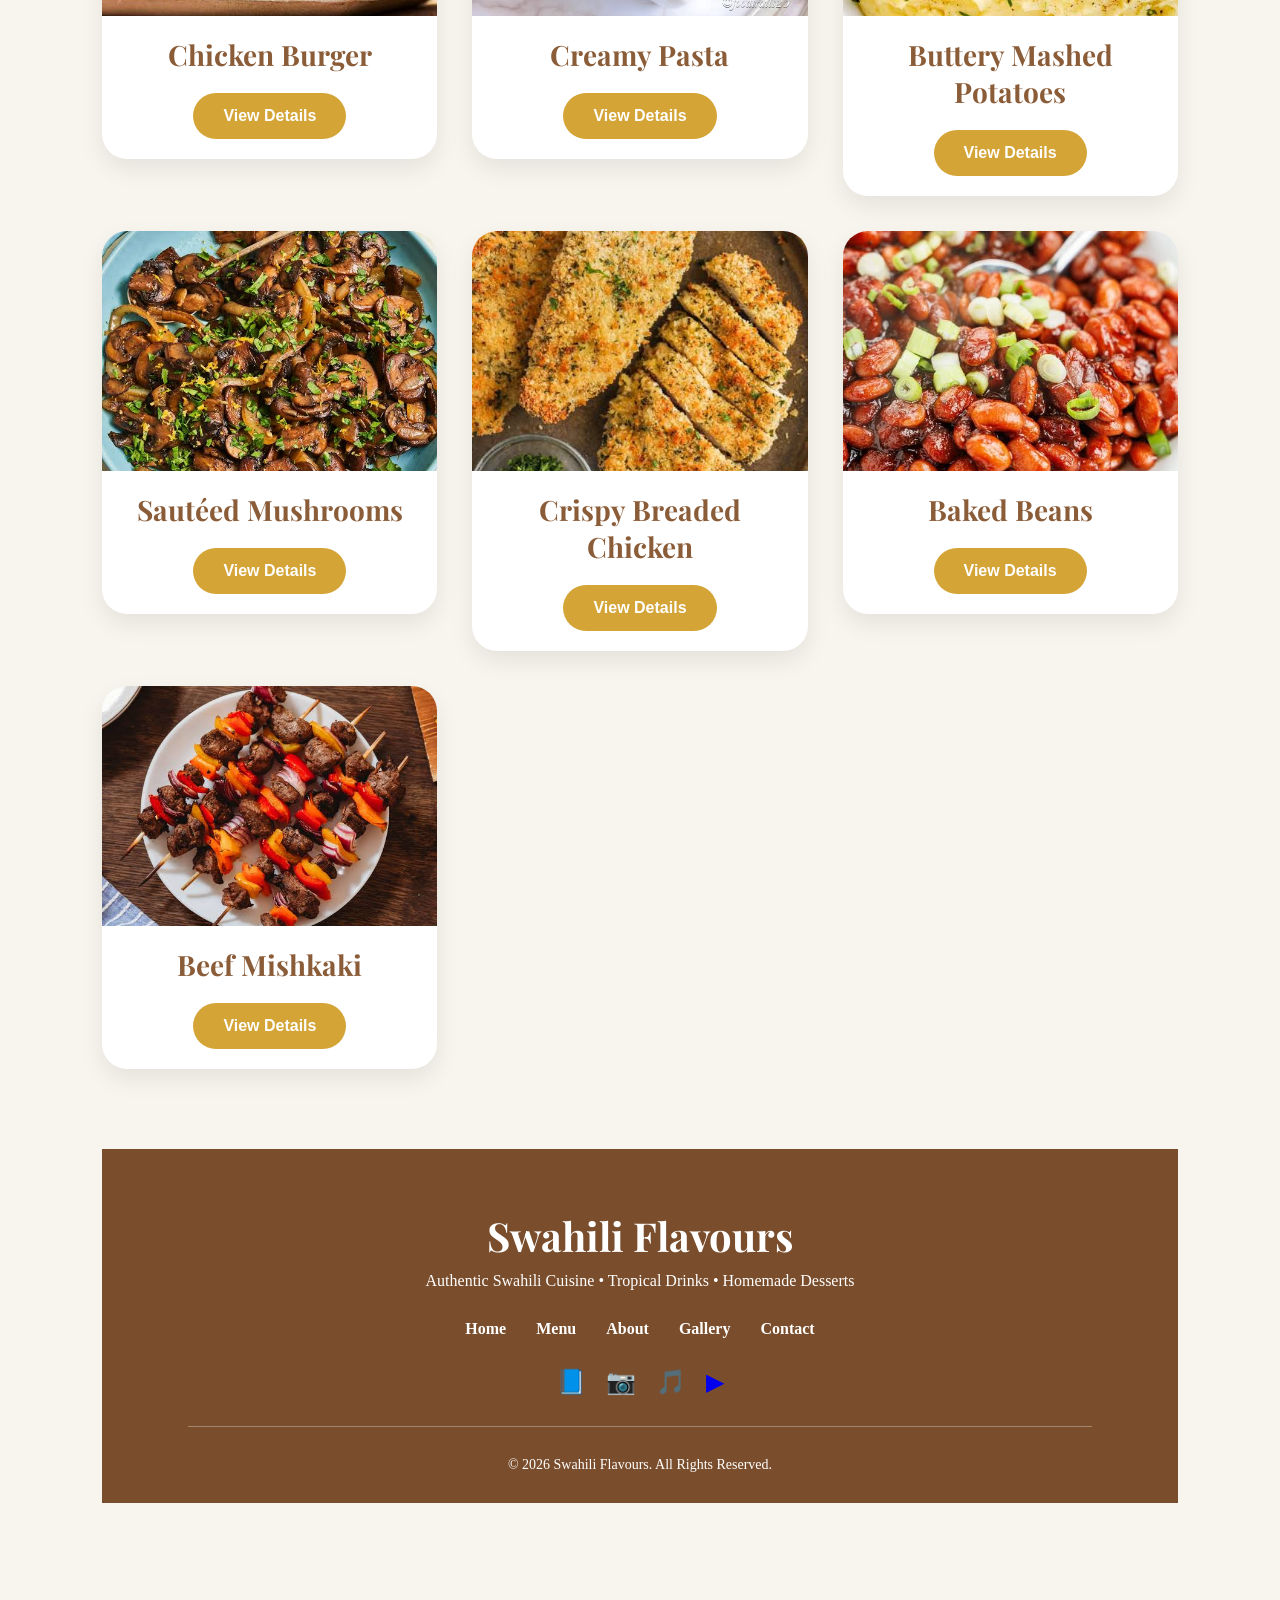
==== commit 04170257: "added a mobile responsive layout" ====
--- a/menu.html
+++ b/menu.html
@@ -30,7 +30,7 @@
 
     <nav>
 
-        <ul class="nav-links">
+        <ul class="nav-links" id="navLinks">
 
             <li><a href="index.html">Home</a></li>
 
@@ -42,13 +42,21 @@
 
             <li><a href="index.html#contact">Contact</a></li>
 
+            <li class="mobile-only-cta"><a href="index.html#reservation">Book Table</a></li>
+
         </ul>
 
     </nav>
 
    <a href="index.html#reservation" class="book-btn">Book Table</a>
 
+   <button class="hamburger" id="hamburgerBtn" aria-label="Toggle menu" aria-expanded="false">
+       <span></span><span></span><span></span>
+   </button>
+
 </header>
+
+<div class="nav-backdrop" id="navBackdrop"></div>
 
 
 <section class="signature-menu" id="menu">
@@ -198,13 +206,13 @@
 
 </div>
 
-<!-- Grilled Chicken -->
-
-<div class="menu-card">
-
-<img src="images/grilled chicken.jpg">
-
-<h4>Grilled Chicken</h4>
+<!-- Grilled Hen -->
+
+<div class="menu-card">
+
+<img src="images/grilled hen.jpg">
+
+<h4>Grilled Hen</h4>
 
 <button class="view-btn">View Details</button>
 
@@ -1084,6 +1092,45 @@
 
 </div>
 
+
+
+<!-- Fruit Salad -->
+
+
+<div class="menu-card">
+
+
+<img src="images/fruit salad.jpg">
+
+
+<h4>Fruit Salad</h4>
+
+
+<button class="view-btn">View Details</button>
+
+
+<div class="menu-details">
+
+
+<p>
+A refreshing mix of fresh tropical fruits, carefully prepared
+to create a colourful, healthy and delicious dessert.
+</p>
+
+
+<h5>Ksh 300</h5>
+
+
+<a href="#" class="order-btn">Order Now</a>
+
+
+</div>
+
+</div>
+
+</div>
+
+</div>
 
 
 <!-- ================= FOOTER ================= -->
@@ -1122,6 +1169,7 @@
     </p>
 
 </footer>
+<script src="nav.js"></script>
 <script src="script.js"></script>
 </body>
 </html>
--- a/style.css
+++ b/style.css
@@ -6,9 +6,18 @@
     box-sizing:border-box;
 }
 
+html{
+    overflow-x: hidden;
+}
+
 body{
     background: #F8F5F0;
     color: #333;
+    overflow-x: hidden;
+}
+
+img{
+    max-width: 100%;
 }
  
  /* ================= NAVIGATION ================= */
@@ -116,6 +125,144 @@
     background:#7A4E2D;
 
 }
+
+/* ================= MOBILE NAV TOGGLE ================= */
+
+.hamburger{
+    display:none;
+    flex-direction:column;
+    justify-content:space-between;
+    width:26px;
+    height:18px;
+    background:none;
+    border:none;
+    cursor:pointer;
+    padding:0;
+    z-index:1200;
+}
+
+.hamburger span{
+    display:block;
+    height:3px;
+    width:100%;
+    background:#7A4E2D;
+    border-radius:2px;
+    transition:.3s;
+}
+
+.hamburger.active span:nth-child(1){
+    transform:translateY(7.5px) rotate(45deg);
+}
+
+.hamburger.active span:nth-child(2){
+    opacity:0;
+}
+
+.hamburger.active span:nth-child(3){
+    transform:translateY(-7.5px) rotate(-45deg);
+}
+
+.nav-backdrop{
+    display:none;
+    position:fixed;
+    inset:0;
+    background:rgba(45,27,15,.45);
+    z-index:1050;
+}
+
+.nav-backdrop.active{
+    display:block;
+}
+
+.mobile-only-cta{
+    display:none;
+}
+
+@media (max-width:900px){
+
+    .navbar{
+        padding:18px 6%;
+    }
+
+    .logo h2{
+        font-size:28px;
+    }
+
+    .logo span{
+        font-size:11px;
+    }
+
+    .hamburger{
+        display:flex;
+    }
+
+    .book-btn{
+        display:none;
+    }
+
+    .nav-links{
+        position:fixed;
+        top:0;
+        right:-100%;
+        width:min(78%,320px);
+        height:100vh;
+        background:#fffdf9;
+        flex-direction:column;
+        align-items:flex-start;
+        gap:0;
+        padding:110px 30px 40px;
+        box-shadow:-10px 0 35px rgba(0,0,0,.18);
+        transition:right .35s ease;
+        z-index:1100;
+        overflow-y:auto;
+    }
+
+    .nav-links.active{
+        right:0;
+    }
+
+    .nav-links li{
+        width:100%;
+        border-bottom:1px solid #eee;
+    }
+
+    .nav-links a{
+        display:block;
+        padding:16px 0;
+        font-size:18px;
+    }
+
+    .mobile-only-cta{
+        display:block;
+        margin-top:20px;
+        width:100%;
+    }
+
+    .mobile-only-cta a{
+        display:block;
+        text-align:center;
+        background:#C89B3C;
+        color:#fff;
+        padding:14px 0;
+        border-radius:30px;
+        font-weight:600;
+        text-decoration:none;
+        border-bottom:none;
+    }
+}
+
+@media (max-width:400px){
+
+    .logo h2{
+        font-size:24px;
+    }
+
+    .nav-links{
+        width:82%;
+        padding:100px 24px 30px;
+    }
+}
+
 /*==========================
         HERO SECTION
 ===========================*/
@@ -540,6 +687,13 @@
     display: grid;
     grid-template-columns: repeat(3, 1fr);
     gap: 25px;
+}
+
+@media (max-width: 900px) {
+    .gallery-grid {
+        grid-template-columns: repeat(2, 1fr);
+        gap: 18px;
+    }
 }
 
 .gallery-grid img {
@@ -754,8 +908,9 @@
 
 .footer-links {
     display: flex;
+    flex-wrap: wrap;
     justify-content: center;
-    gap: 30px;
+    gap: 15px 30px;
     margin: 30px 0;
 }
 
@@ -827,6 +982,44 @@
         grid-template-columns: 1fr;
     }
 
+    .reservation-section,
+    .contact-section {
+        padding: 70px 6%;
+    }
+
+    .contact-info,
+    .contact-form {
+        padding: 28px 25px;
+    }
+
+    .section-title h2 {
+        font-size: 34px;
+    }
+
+}
+
+@media (max-width: 480px) {
+
+    .footer h2 {
+        font-size: 30px;
+    }
+
+    .footer {
+        padding: 50px 6% 25px;
+    }
+
+    .about-text h2 {
+        font-size: 32px;
+    }
+
+    .section-title h2 {
+        font-size: 28px;
+    }
+
+    .hero-btn {
+        padding: 14px 32px;
+        font-size: 15px;
+    }
 }
 
 /* ================================
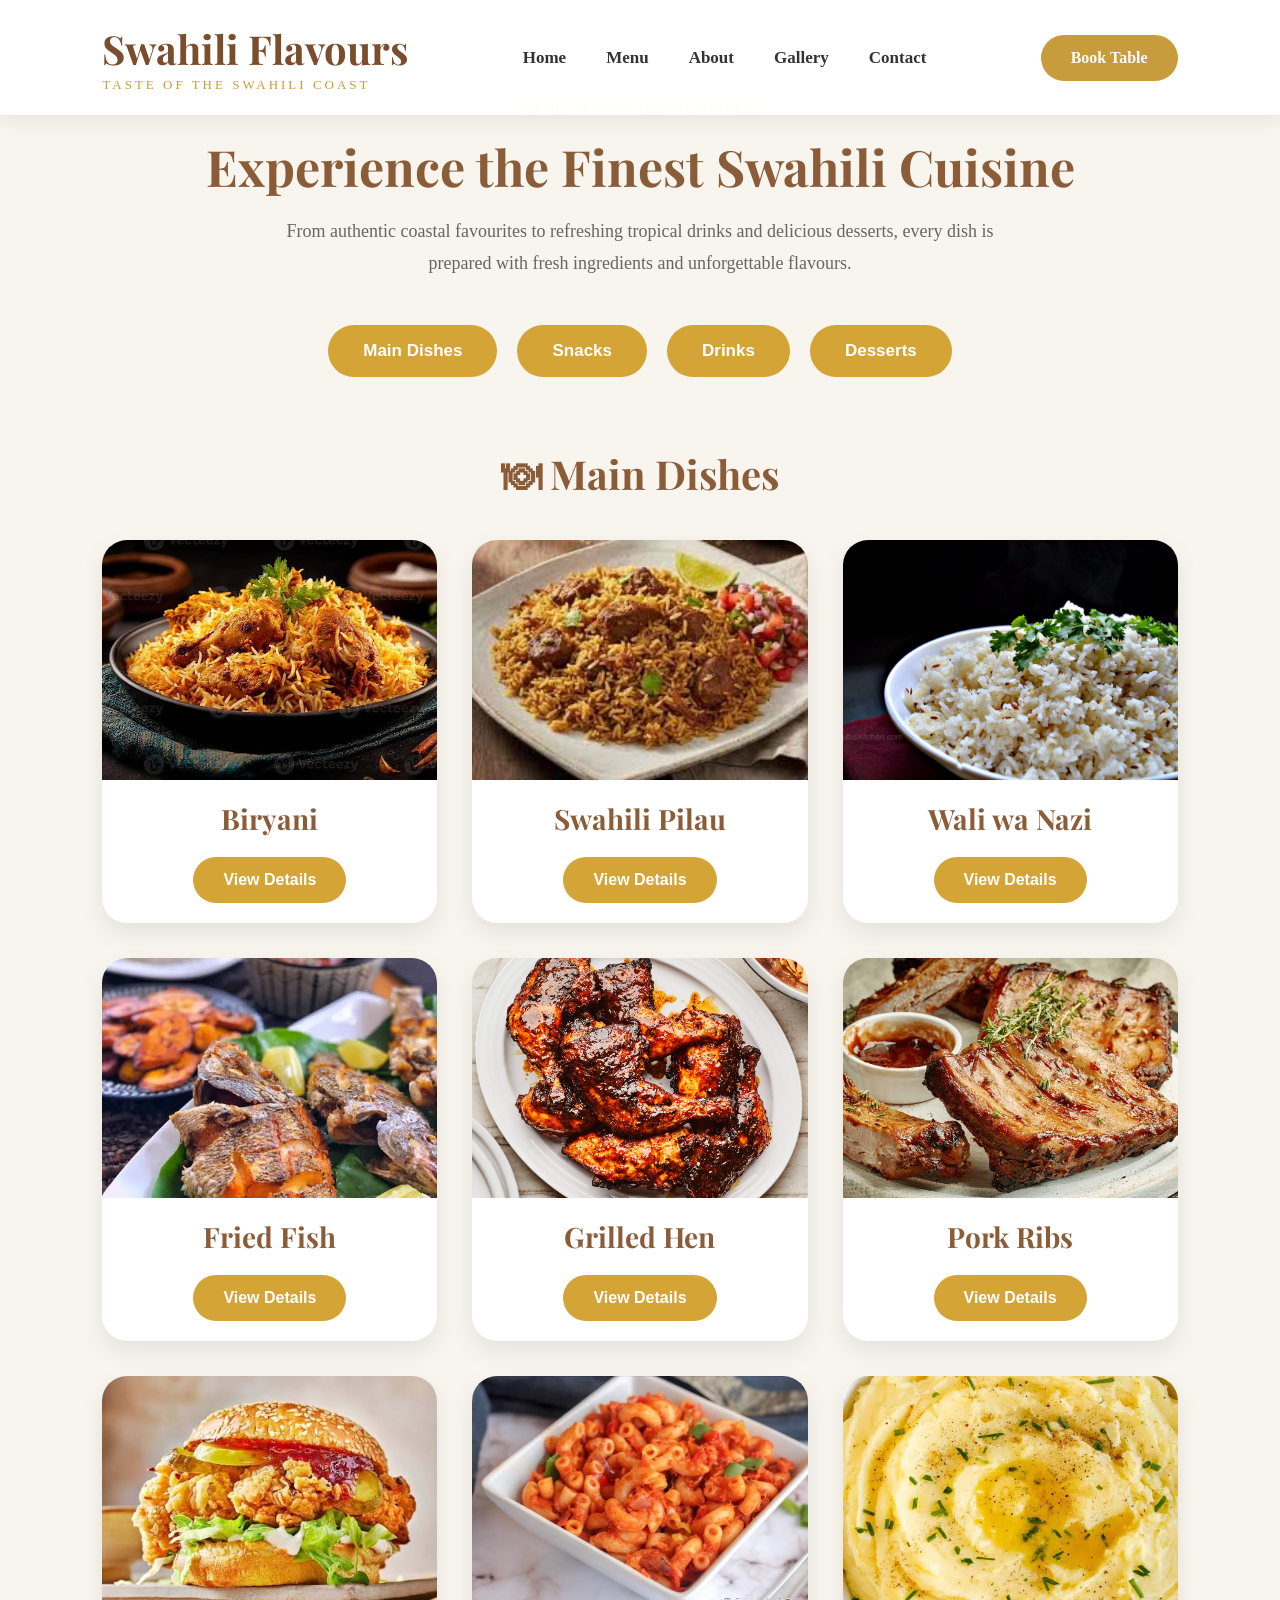
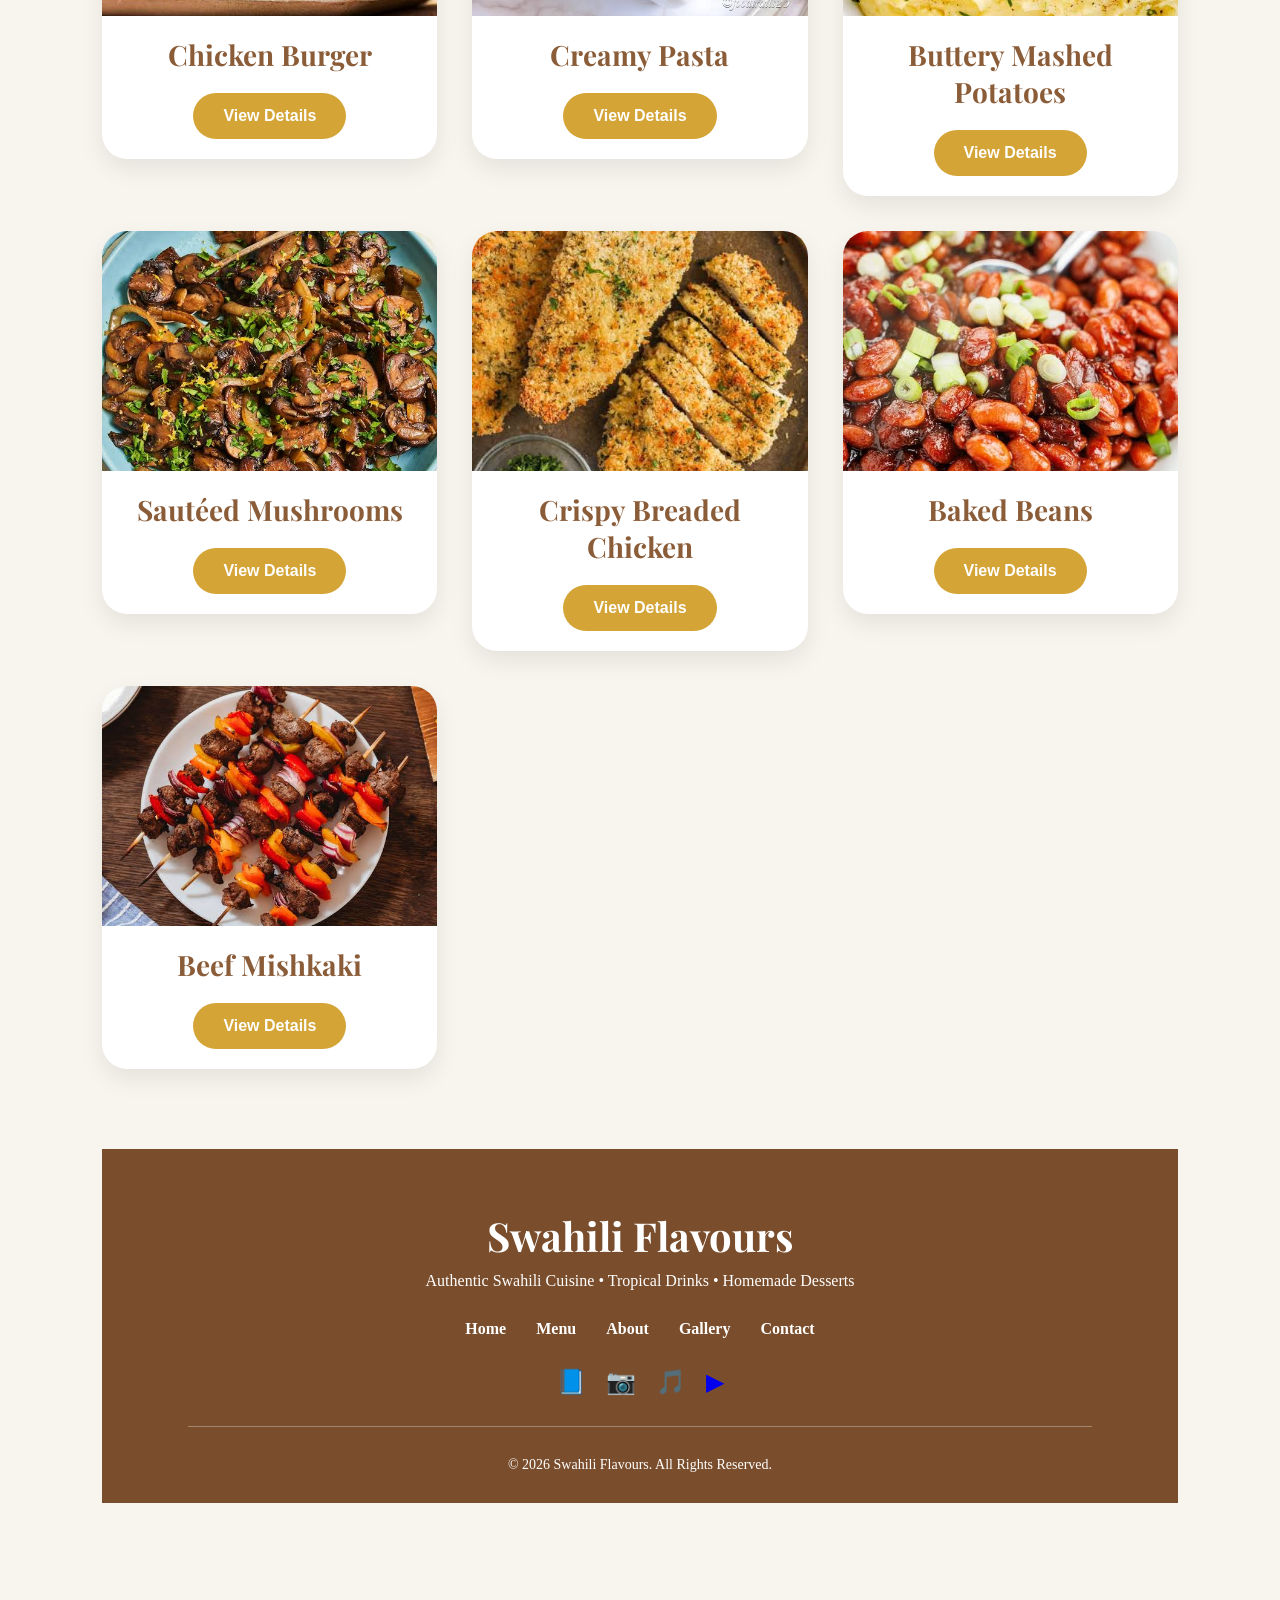
==== commit b6a81a4c: "added a mobile responsive layout" ====
--- a/menu.html
+++ b/menu.html
@@ -210,7 +210,7 @@
 
 <div class="menu-card">
 
-<img src="images/grilled hen.jpg">
+<img src="images/Grilled hen.jpg">
 
 <h4>Grilled Hen</h4>
 
@@ -1099,9 +1099,7 @@
 
 <div class="menu-card">
 
-
-<img src="images/fruit salad.jpg">
-
+<img src="images/Fruit salad.jpg">
 
 <h4>Fruit Salad</h4>
 
